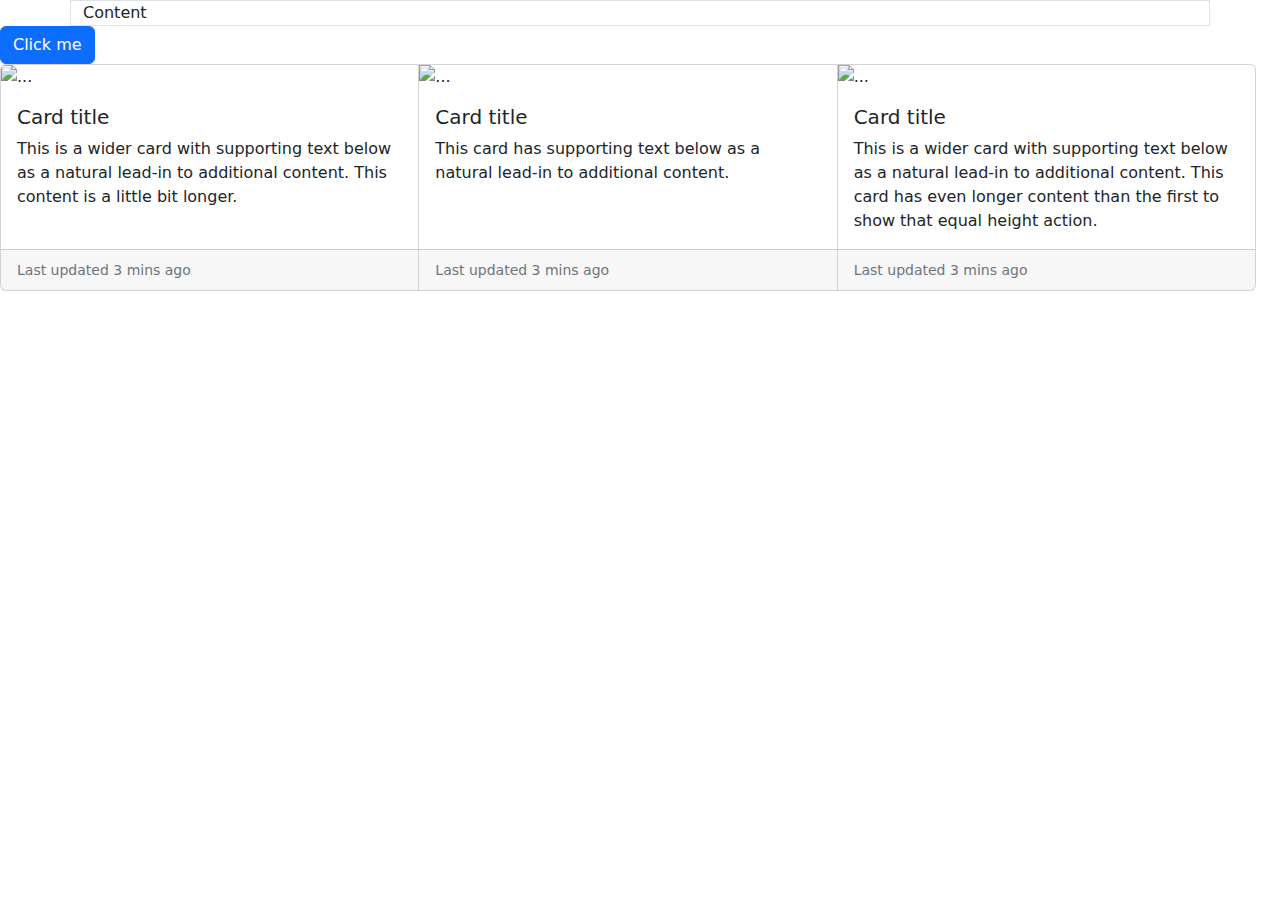
==== index.html @ 726af8e0 "first commit" ====
<!DOCTYPE html>
<html lang="en">
<head>
    <meta charset="UTF-8">
    <meta http-equiv="X-UA-Compatible" content="IE=edge">
    <meta name="viewport" content="width=device-width, initial-scale=1.0">
    <title>Document</title>
    <link rel="stylesheet" href="css/bootstrap.css">
</head>
<body>
    <div class="row">
        <div class="column">
            <div class="container-md border">Content</div>
        </div>


        <div class="column">
            
            <button class="btn btn-primary">Click me</button>
        </div>

        <div class="row">
            <div class="card-group">
                <div class="card">
                  <img src="https://picsum.photos/300/200" class="card-img-top" alt="...">
                  <div class="card-body">
                    <h5 class="card-title">Card title</h5>
                    <p class="card-text">This is a wider card with supporting text below as a natural lead-in to additional content. This content is a little bit longer.</p>
                  </div>
                  <div class="card-footer">
                    <small class="text-muted">Last updated 3 mins ago</small>
                  </div>
                </div>
                <div class="card">
                  <img src="https://picsum.photos/300/200" class="card-img-top" alt="...">
                  <div class="card-body">
                    <h5 class="card-title">Card title</h5>
                    <p class="card-text">This card has supporting text below as a natural lead-in to additional content.</p>
                  </div>
                  <div class="card-footer">
                    <small class="text-muted">Last updated 3 mins ago</small>
                  </div>
                </div>
                <div class="card">
                  <img src="https://picsum.photos/300/200" class="card-img-top" alt="...">
                  <div class="card-body">
                    <h5 class="card-title">Card title</h5>
                    <p class="card-text">This is a wider card with supporting text below as a natural lead-in to additional content. This card has even longer content than the first to show that equal height action.</p>
                  </div>
                  <div class="card-footer">
                    <small class="text-muted">Last updated 3 mins ago</small>
                  </div>
                </div>
              </div>
        </div>

        
    </div>

    <script src="js/bootstrap.bundle.js"></script>
</body>
</html>
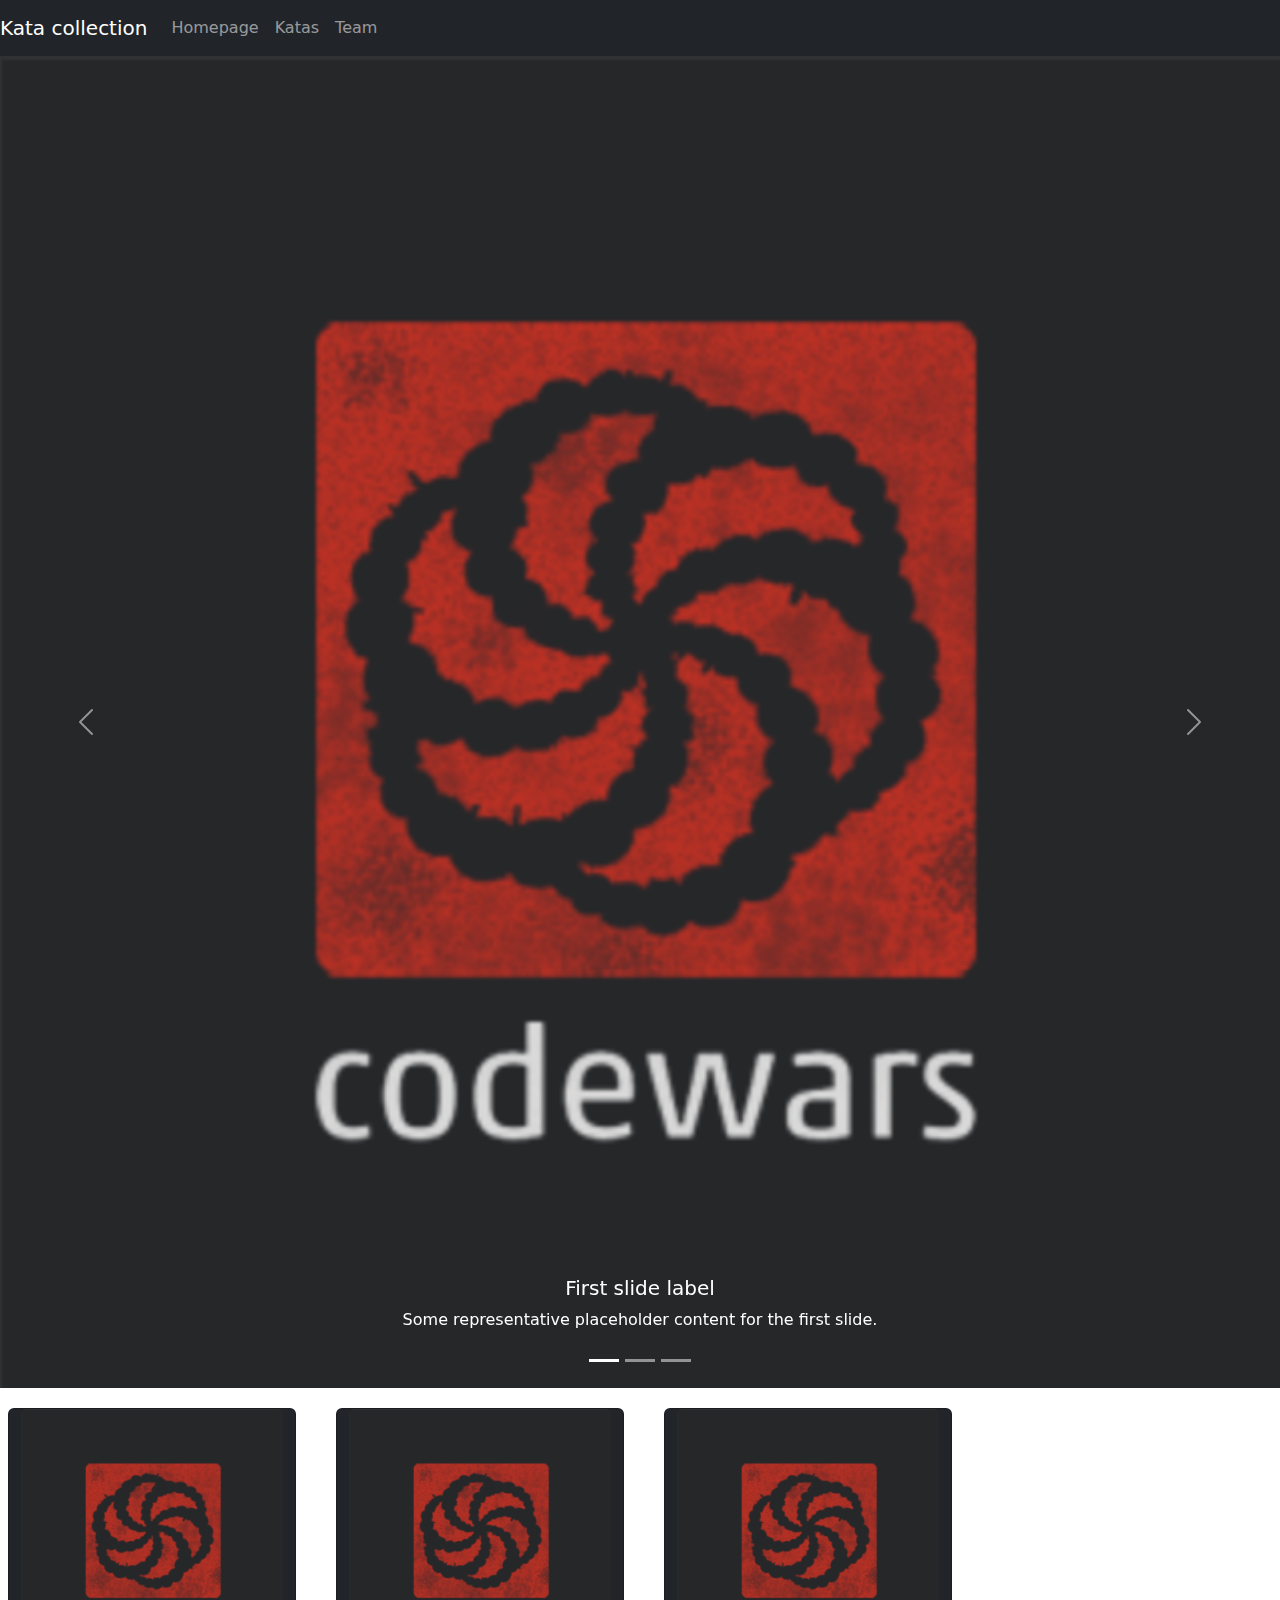
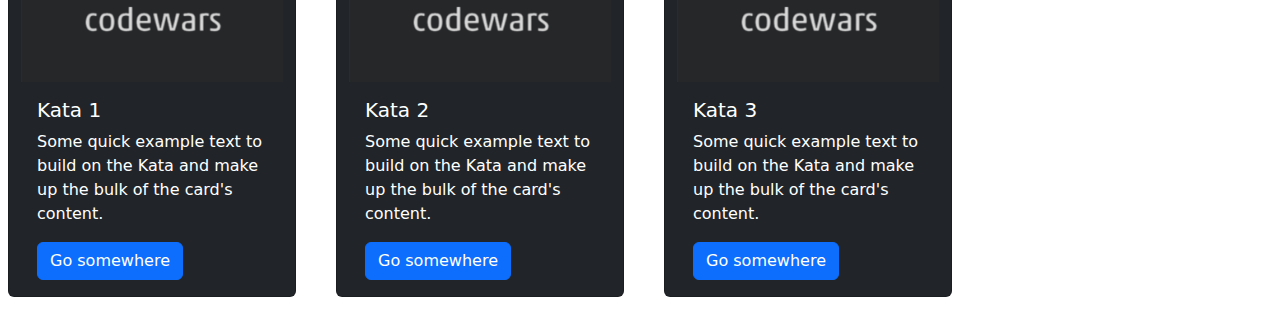
==== commit 10a99ff2: "second commit" ====
--- a/index.html
+++ b/index.html
@@ -8,50 +8,92 @@
     <link rel="stylesheet" href="css/bootstrap.css">
 </head>
 <body>
+  <nav class="navbar navbar-expand-lg navbar-dark bg-dark">
+    <a class="navbar-brand" href="#">Kata collection</a>
+    <button class="navbar-toggler" type="button" data-toggle="collapse" data-target="#navbarText" aria-controls="navbarText" aria-expanded="false" aria-label="Toggle navigation">
+      <span class="navbar-toggler-icon"></span>
+    </button>
+    <div class="collapse navbar-collapse" id="navbarText">
+      <ul class="navbar-nav mr-auto">
+        <li class="nav-item active">
+          <a class="nav-link" href="#">Homepage</a>
+        </li>
+        <li class="nav-item">
+          <a class="nav-link" href="#">Katas</a>
+        </li>
+        <li class="nav-item">
+          <a class="nav-link" href="#">Team</a>
+        </li>
+      </ul>
+    </div>
+  </nav>
     <div class="row">
-        <div class="column">
-            <div class="container-md border">Content</div>
-        </div>
-
-
-        <div class="column">
-            
-            <button class="btn btn-primary">Click me</button>
+        <div id="carouselExampleCaptions" class="carousel slide" data-bs-ride="false">
+          <div class="carousel-indicators">
+            <button type="button" data-bs-target="#carouselExampleCaptions" data-bs-slide-to="0" class="active" aria-current="true" aria-label="Slide 1"></button>
+            <button type="button" data-bs-target="#carouselExampleCaptions" data-bs-slide-to="1" aria-label="Slide 2"></button>
+            <button type="button" data-bs-target="#carouselExampleCaptions" data-bs-slide-to="2" aria-label="Slide 3"></button>
+          </div>
+          <div class="carousel-inner">
+            <div class="carousel-item active">
+              <img src="./codewars1.png" class="d-block w-100" alt="...">
+              <div class="carousel-caption d-none d-md-block">
+                <h5>First slide label</h5>
+                <p>Some representative placeholder content for the first slide.</p>
+              </div>
+            </div>
+            <div class="carousel-item">
+              <img src="./codewars1.png" class="d-block w-100" alt="...">
+              <div class="carousel-caption d-none d-md-block">
+                <h5>Second slide label</h5>
+                <p>Some representative placeholder content for the second slide.</p>
+              </div>
+            </div>
+            <div class="carousel-item">
+              <img src="./codewars1.png" class="d-block w-100" alt="...">
+              <div class="carousel-caption d-none d-md-block">
+                <h5>Third slide label</h5>
+                <p>Some representative placeholder content for the third slide.</p>
+              </div>
+            </div>
+          </div>
+          <button class="carousel-control-prev" type="button" data-bs-target="#carouselExampleCaptions" data-bs-slide="prev">
+            <span class="carousel-control-prev-icon" aria-hidden="true"></span>
+            <span class="visually-hidden">Previous</span>
+          </button>
+          <button class="carousel-control-next" type="button" data-bs-target="#carouselExampleCaptions" data-bs-slide="next">
+            <span class="carousel-control-next-icon" aria-hidden="true"></span>
+            <span class="visually-hidden">Next</span>
+          </button>
         </div>
 
         <div class="row">
-            <div class="card-group">
-                <div class="card">
-                  <img src="https://picsum.photos/300/200" class="card-img-top" alt="...">
-                  <div class="card-body">
-                    <h5 class="card-title">Card title</h5>
-                    <p class="card-text">This is a wider card with supporting text below as a natural lead-in to additional content. This content is a little bit longer.</p>
-                  </div>
-                  <div class="card-footer">
-                    <small class="text-muted">Last updated 3 mins ago</small>
-                  </div>
-                </div>
-                <div class="card">
-                  <img src="https://picsum.photos/300/200" class="card-img-top" alt="...">
-                  <div class="card-body">
-                    <h5 class="card-title">Card title</h5>
-                    <p class="card-text">This card has supporting text below as a natural lead-in to additional content.</p>
-                  </div>
-                  <div class="card-footer">
-                    <small class="text-muted">Last updated 3 mins ago</small>
-                  </div>
-                </div>
-                <div class="card">
-                  <img src="https://picsum.photos/300/200" class="card-img-top" alt="...">
-                  <div class="card-body">
-                    <h5 class="card-title">Card title</h5>
-                    <p class="card-text">This is a wider card with supporting text below as a natural lead-in to additional content. This card has even longer content than the first to show that equal height action.</p>
-                  </div>
-                  <div class="card-footer">
-                    <small class="text-muted">Last updated 3 mins ago</small>
-                  </div>
-                </div>
-              </div>
+          <div class="card text-white bg-dark mb-3" style="width: 18rem; margin: 20px;">
+            <img src="./codewars1.png" class="card-img-top" alt="...">
+            <div class="card-body">
+              <h5 class="card-title">Kata 1</h5>
+              <p class="card-text">Some quick example text to build on the Kata and make up the bulk of the card's content.</p>
+              <a href="#" class="btn btn-primary">Go somewhere</a>
+            </div>
+          </div>
+
+          <div class="card text-white bg-dark mb-3" style="width: 18rem; margin: 20px;">
+            <img src="./codewars1.png" class="card-img-top" alt="...">
+            <div class="card-body">
+              <h5 class="card-title">Kata 2</h5>
+              <p class="card-text">Some quick example text to build on the Kata and make up the bulk of the card's content.</p>
+              <a href="#" class="btn btn-primary">Go somewhere</a>
+            </div>
+          </div>
+
+          <div class="card text-white bg-dark mb-3" style="width: 18rem; margin: 20px;">
+            <img src="./codewars1.png" class="card-img-top" alt="...">
+            <div class="card-body">
+              <h5 class="card-title">Kata 3</h5>
+              <p class="card-text">Some quick example text to build on the Kata  and make up the bulk of the card's content.</p>
+              <a href="#" class="btn btn-primary">Go somewhere</a>
+            </div>
+          </div>
         </div>
 
         
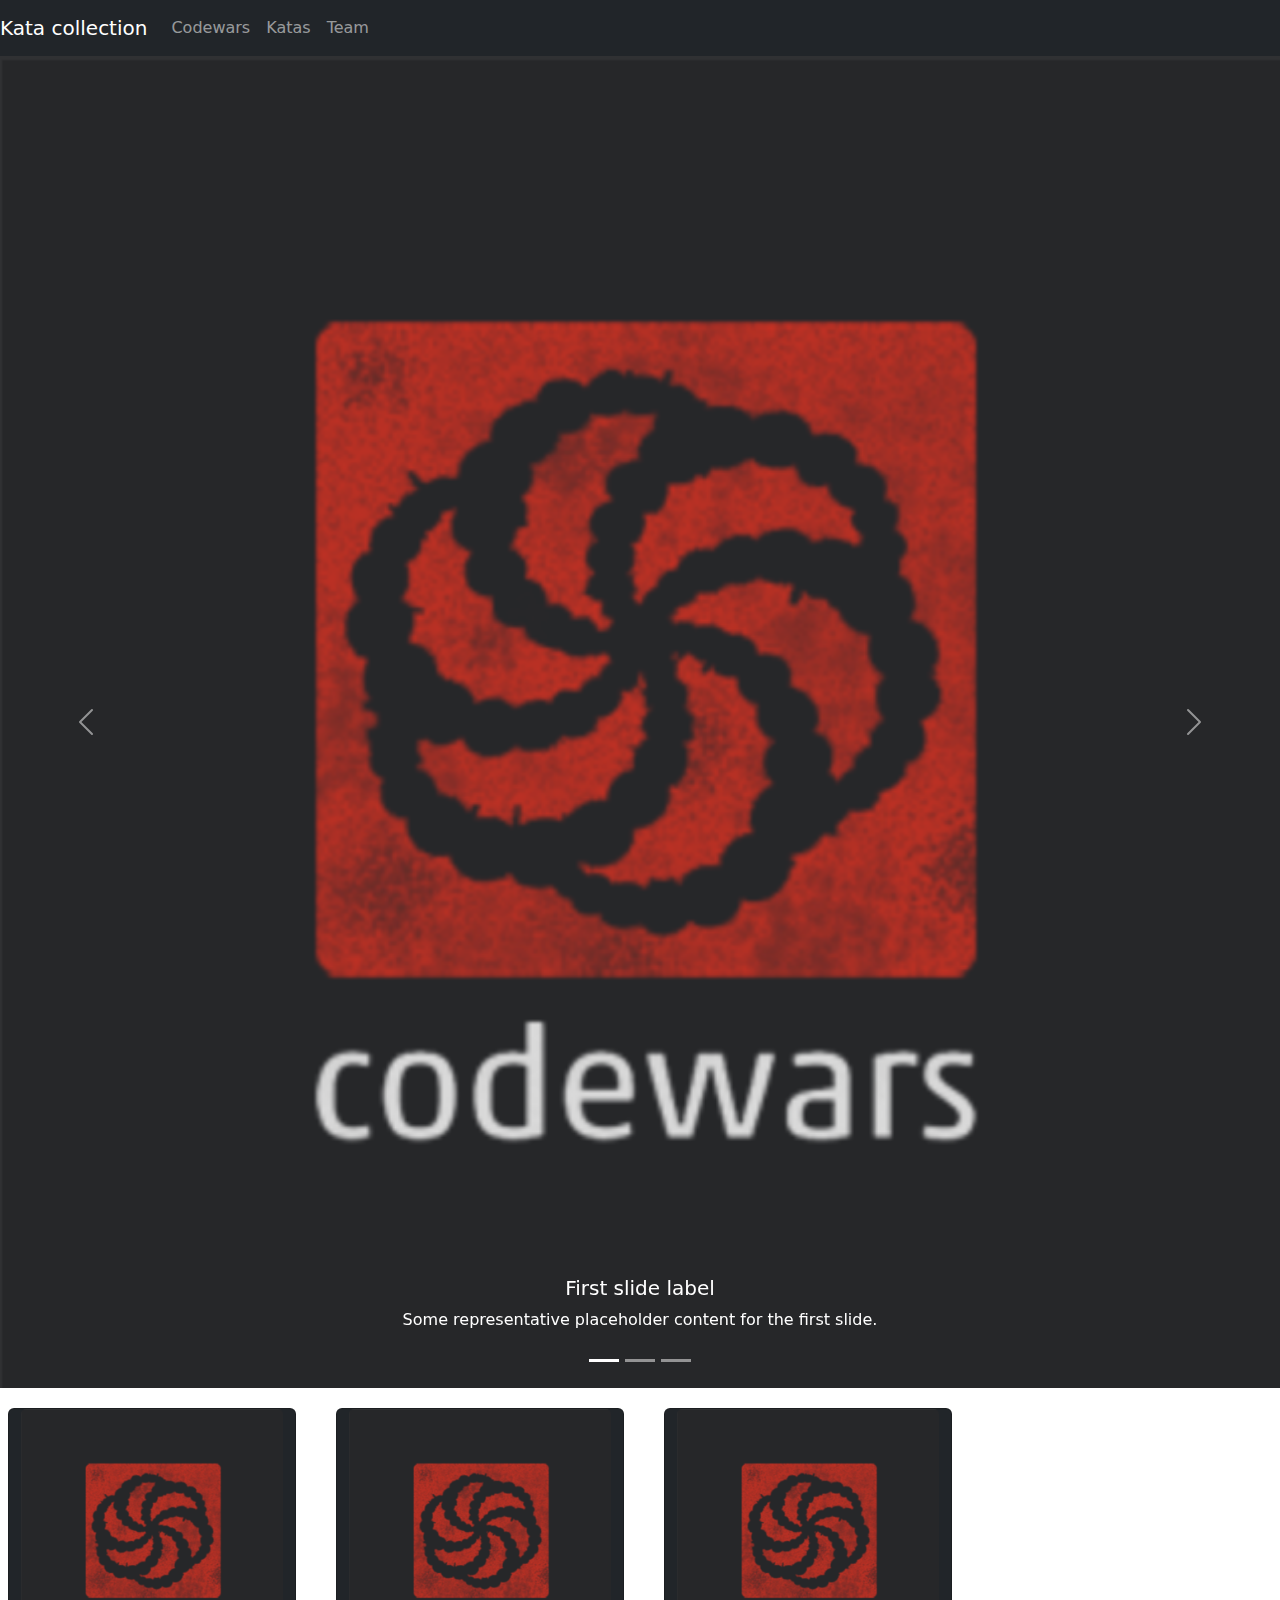
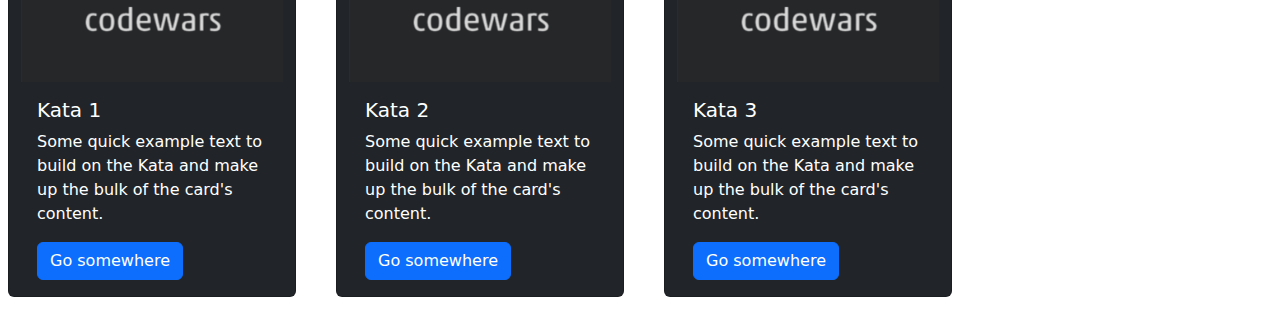
==== commit 4b198c6f: "newKata" ====
--- a/index.html
+++ b/index.html
@@ -16,7 +16,7 @@
     <div class="collapse navbar-collapse" id="navbarText">
       <ul class="navbar-nav mr-auto">
         <li class="nav-item active">
-          <a class="nav-link" href="#">Homepage</a>
+          <a class="nav-link" href="#">Codewars</a>
         </li>
         <li class="nav-item">
           <a class="nav-link" href="#">Katas</a>
@@ -94,9 +94,7 @@
               <a href="#" class="btn btn-primary">Go somewhere</a>
             </div>
           </div>
-        </div>
-
-        
+        </div> 
     </div>
 
     <script src="js/bootstrap.bundle.js"></script>
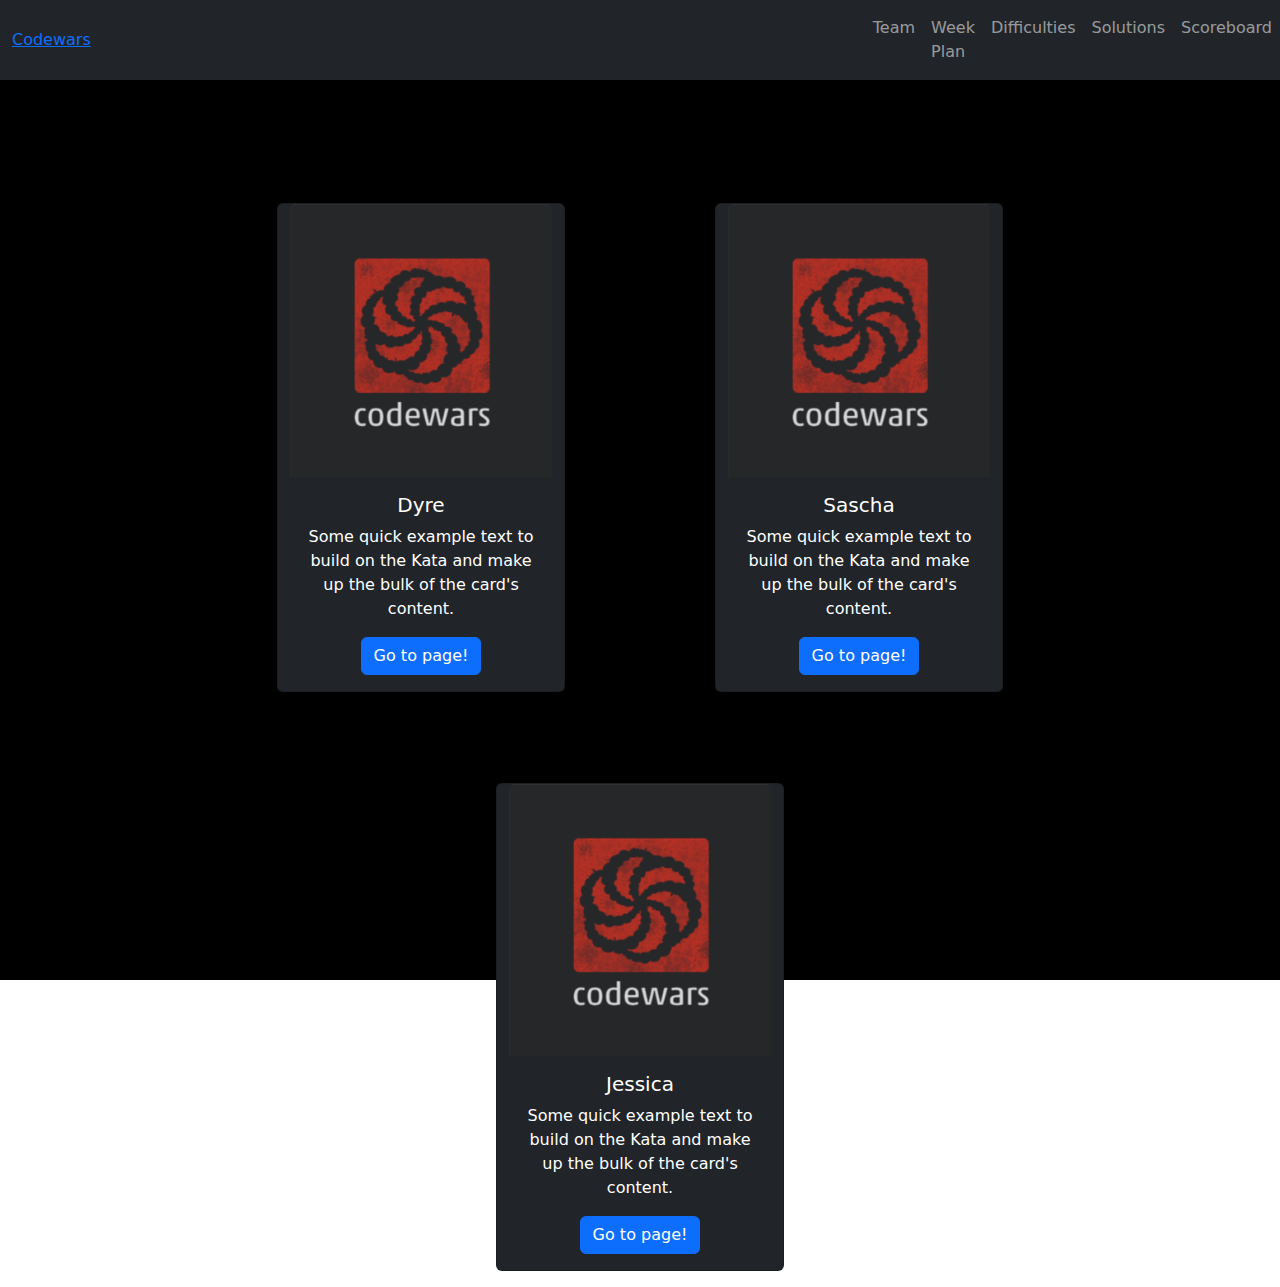
==== commit 84dd9c77: "updated look" ====
--- a/index.html
+++ b/index.html
@@ -6,96 +6,74 @@
     <meta name="viewport" content="width=device-width, initial-scale=1.0">
     <title>Document</title>
     <link rel="stylesheet" href="css/bootstrap.css">
+    <link rel="stylesheet" href="./style.css">
 </head>
 <body>
+  <!--NAV Bar-->
   <nav class="navbar navbar-expand-lg navbar-dark bg-dark">
-    <a class="navbar-brand" href="#">Kata collection</a>
+    <a class="container">Codewars</a>
     <button class="navbar-toggler" type="button" data-toggle="collapse" data-target="#navbarText" aria-controls="navbarText" aria-expanded="false" aria-label="Toggle navigation">
       <span class="navbar-toggler-icon"></span>
     </button>
     <div class="collapse navbar-collapse" id="navbarText">
       <ul class="navbar-nav mr-auto">
         <li class="nav-item active">
-          <a class="nav-link" href="#">Codewars</a>
+          <a class="nav-link" href="#">Team</a>
         </li>
         <li class="nav-item">
-          <a class="nav-link" href="#">Katas</a>
+          <a class="nav-link" href="#">Week Plan</a>
         </li>
         <li class="nav-item">
-          <a class="nav-link" href="#">Team</a>
+          <a class="nav-link" href="#">Difficulties</a>
+        </li>
+        <li class="nav-item">
+          <a class="nav-link" href="#">Solutions</a>
+        </li>
+        <li class="nav-item">
+          <a class="nav-link" href="#">Scoreboard</a>
         </li>
       </ul>
     </div>
   </nav>
+
+  <!-- Team Cards -->
+  <div
+    class="p-5 text-center"
+    style="
+      background-color: black;
+      height: 100vh;
+    "
+  >
     <div class="row">
-        <div id="carouselExampleCaptions" class="carousel slide" data-bs-ride="false">
-          <div class="carousel-indicators">
-            <button type="button" data-bs-target="#carouselExampleCaptions" data-bs-slide-to="0" class="active" aria-current="true" aria-label="Slide 1"></button>
-            <button type="button" data-bs-target="#carouselExampleCaptions" data-bs-slide-to="1" aria-label="Slide 2"></button>
-            <button type="button" data-bs-target="#carouselExampleCaptions" data-bs-slide-to="2" aria-label="Slide 3"></button>
-          </div>
-          <div class="carousel-inner">
-            <div class="carousel-item active">
-              <img src="./codewars1.png" class="d-block w-100" alt="...">
-              <div class="carousel-caption d-none d-md-block">
-                <h5>First slide label</h5>
-                <p>Some representative placeholder content for the first slide.</p>
-              </div>
-            </div>
-            <div class="carousel-item">
-              <img src="./codewars1.png" class="d-block w-100" alt="...">
-              <div class="carousel-caption d-none d-md-block">
-                <h5>Second slide label</h5>
-                <p>Some representative placeholder content for the second slide.</p>
-              </div>
-            </div>
-            <div class="carousel-item">
-              <img src="./codewars1.png" class="d-block w-100" alt="...">
-              <div class="carousel-caption d-none d-md-block">
-                <h5>Third slide label</h5>
-                <p>Some representative placeholder content for the third slide.</p>
-              </div>
-            </div>
-          </div>
-          <button class="carousel-control-prev" type="button" data-bs-target="#carouselExampleCaptions" data-bs-slide="prev">
-            <span class="carousel-control-prev-icon" aria-hidden="true"></span>
-            <span class="visually-hidden">Previous</span>
-          </button>
-          <button class="carousel-control-next" type="button" data-bs-target="#carouselExampleCaptions" data-bs-slide="next">
-            <span class="carousel-control-next-icon" aria-hidden="true"></span>
-            <span class="visually-hidden">Next</span>
-          </button>
+      <div class="card text-white bg-dark mb-3" style="width: 18rem; margin: 75px;">
+        <img src="./codewars1.png" class="card-img-top" alt="...">
+        <div class="card-body">
+          <h5 class="card-title">Dyre</h5>
+          <p class="card-text">Some quick example text to build on the Kata and make up the bulk of the card's content.</p>
+          <a href="#" class="btn btn-primary">Go to page!</a>
         </div>
+      </div>
 
-        <div class="row">
-          <div class="card text-white bg-dark mb-3" style="width: 18rem; margin: 20px;">
-            <img src="./codewars1.png" class="card-img-top" alt="...">
-            <div class="card-body">
-              <h5 class="card-title">Kata 1</h5>
-              <p class="card-text">Some quick example text to build on the Kata and make up the bulk of the card's content.</p>
-              <a href="#" class="btn btn-primary">Go somewhere</a>
-            </div>
-          </div>
+      <div class="card text-white bg-dark mb-3" style="width: 18rem; margin: 75px;">
+        <img src="./codewars1.png" class="card-img-top" alt="...">
+        <div class="card-body">
+          <h5 class="card-title">Sascha</h5>
+          <p class="card-text">Some quick example text to build on the Kata and make up the bulk of the card's content.</p>
+          <a href="#" class="btn btn-primary">Go to page!</a>
+        </div>
+      </div>
 
-          <div class="card text-white bg-dark mb-3" style="width: 18rem; margin: 20px;">
-            <img src="./codewars1.png" class="card-img-top" alt="...">
-            <div class="card-body">
-              <h5 class="card-title">Kata 2</h5>
-              <p class="card-text">Some quick example text to build on the Kata and make up the bulk of the card's content.</p>
-              <a href="#" class="btn btn-primary">Go somewhere</a>
-            </div>
-          </div>
-
-          <div class="card text-white bg-dark mb-3" style="width: 18rem; margin: 20px;">
-            <img src="./codewars1.png" class="card-img-top" alt="...">
-            <div class="card-body">
-              <h5 class="card-title">Kata 3</h5>
-              <p class="card-text">Some quick example text to build on the Kata  and make up the bulk of the card's content.</p>
-              <a href="#" class="btn btn-primary">Go somewhere</a>
-            </div>
-          </div>
-        </div> 
+      <div class="card text-white bg-dark mb-3" style="width: 18rem; margin: 75px;">
+        <img src="./codewars1.png" class="card-img-top" alt="...">
+        <div class="card-body">
+          <h5 class="card-title">Jessica</h5>
+          <p class="card-text">Some quick example text to build on the Kata  and make up the bulk of the card's content.</p>
+          <a href="#" class="btn btn-primary">Go to page!</a>
+        </div>
+      </div>
+    </div> 
     </div>
+  </div>
 
     <script src="js/bootstrap.bundle.js"></script>
 </body>
--- a/style.css
+++ b/style.css
@@ -0,0 +1 @@
+
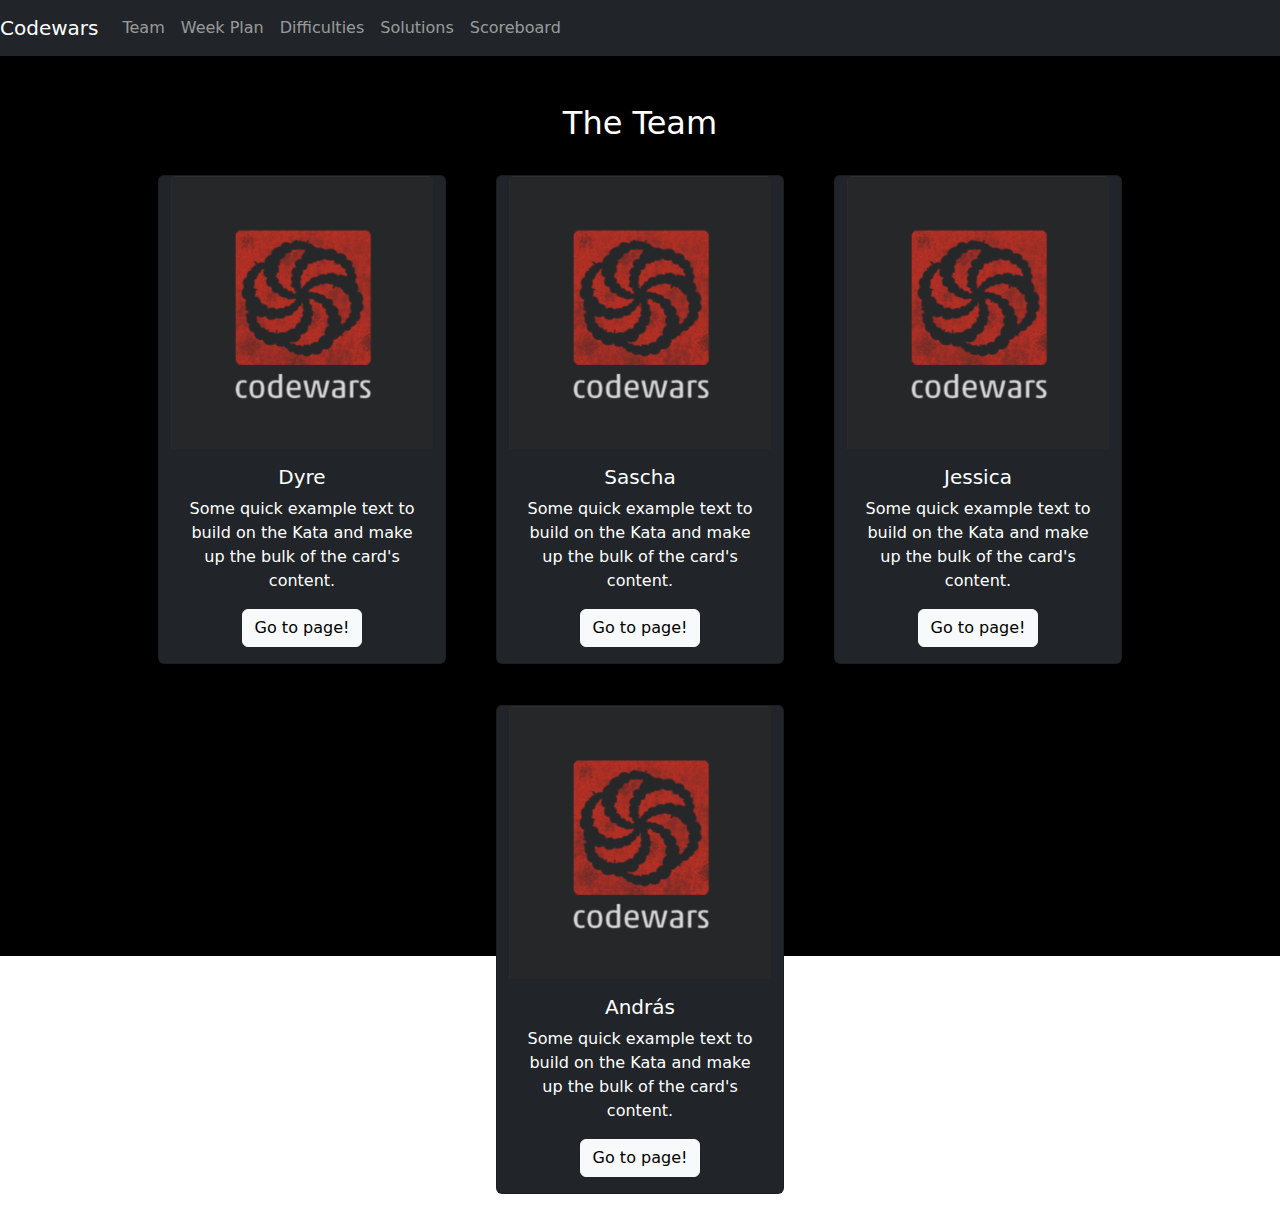
==== commit 5ece4340: "+Andras" ====
--- a/index.html
+++ b/index.html
@@ -9,9 +9,10 @@
     <link rel="stylesheet" href="./style.css">
 </head>
 <body>
+
   <!--NAV Bar-->
   <nav class="navbar navbar-expand-lg navbar-dark bg-dark">
-    <a class="container">Codewars</a>
+    <a class="navbar-brand">Codewars</a>
     <button class="navbar-toggler" type="button" data-toggle="collapse" data-target="#navbarText" aria-controls="navbarText" aria-expanded="false" aria-label="Toggle navigation">
       <span class="navbar-toggler-icon"></span>
     </button>
@@ -44,31 +45,41 @@
       height: 100vh;
     "
   >
+  <h2 style="color: white"> The Team </h2>
     <div class="row">
-      <div class="card text-white bg-dark mb-3" style="width: 18rem; margin: 75px;">
+      <div class="card text-white bg-dark mb-3" style="width: 18rem; margin: 25px">
         <img src="./codewars1.png" class="card-img-top" alt="...">
         <div class="card-body">
           <h5 class="card-title">Dyre</h5>
           <p class="card-text">Some quick example text to build on the Kata and make up the bulk of the card's content.</p>
-          <a href="#" class="btn btn-primary">Go to page!</a>
+          <a href="#" class="btn btn-light">Go to page!</a>
         </div>
       </div>
 
-      <div class="card text-white bg-dark mb-3" style="width: 18rem; margin: 75px;">
+      <div class="card text-white bg-dark mb-3" style="width: 18rem; margin: 25px">
         <img src="./codewars1.png" class="card-img-top" alt="...">
         <div class="card-body">
           <h5 class="card-title">Sascha</h5>
           <p class="card-text">Some quick example text to build on the Kata and make up the bulk of the card's content.</p>
-          <a href="#" class="btn btn-primary">Go to page!</a>
+          <a href="#" class="btn btn-light">Go to page!</a>
         </div>
       </div>
 
-      <div class="card text-white bg-dark mb-3" style="width: 18rem; margin: 75px;">
+      <div class="card text-white bg-dark mb-3" style="width: 18rem; margin: 25px">
         <img src="./codewars1.png" class="card-img-top" alt="...">
         <div class="card-body">
           <h5 class="card-title">Jessica</h5>
           <p class="card-text">Some quick example text to build on the Kata  and make up the bulk of the card's content.</p>
-          <a href="#" class="btn btn-primary">Go to page!</a>
+          <a href="https://picsum.photos/" class="btn btn-light">Go to page!</a>
+        </div>
+      </div>
+
+      <div class="card text-white bg-dark mb-3" style="width: 18rem; margin: 25px">
+        <img src="./codewars1.png" class="card-img-top" alt="...">
+        <div class="card-body">
+          <h5 class="card-title">András</h5>
+          <p class="card-text">Some quick example text to build on the Kata  and make up the bulk of the card's content.</p>
+          <a href="#" class="btn btn-light">Go to page!</a>
         </div>
       </div>
     </div> 
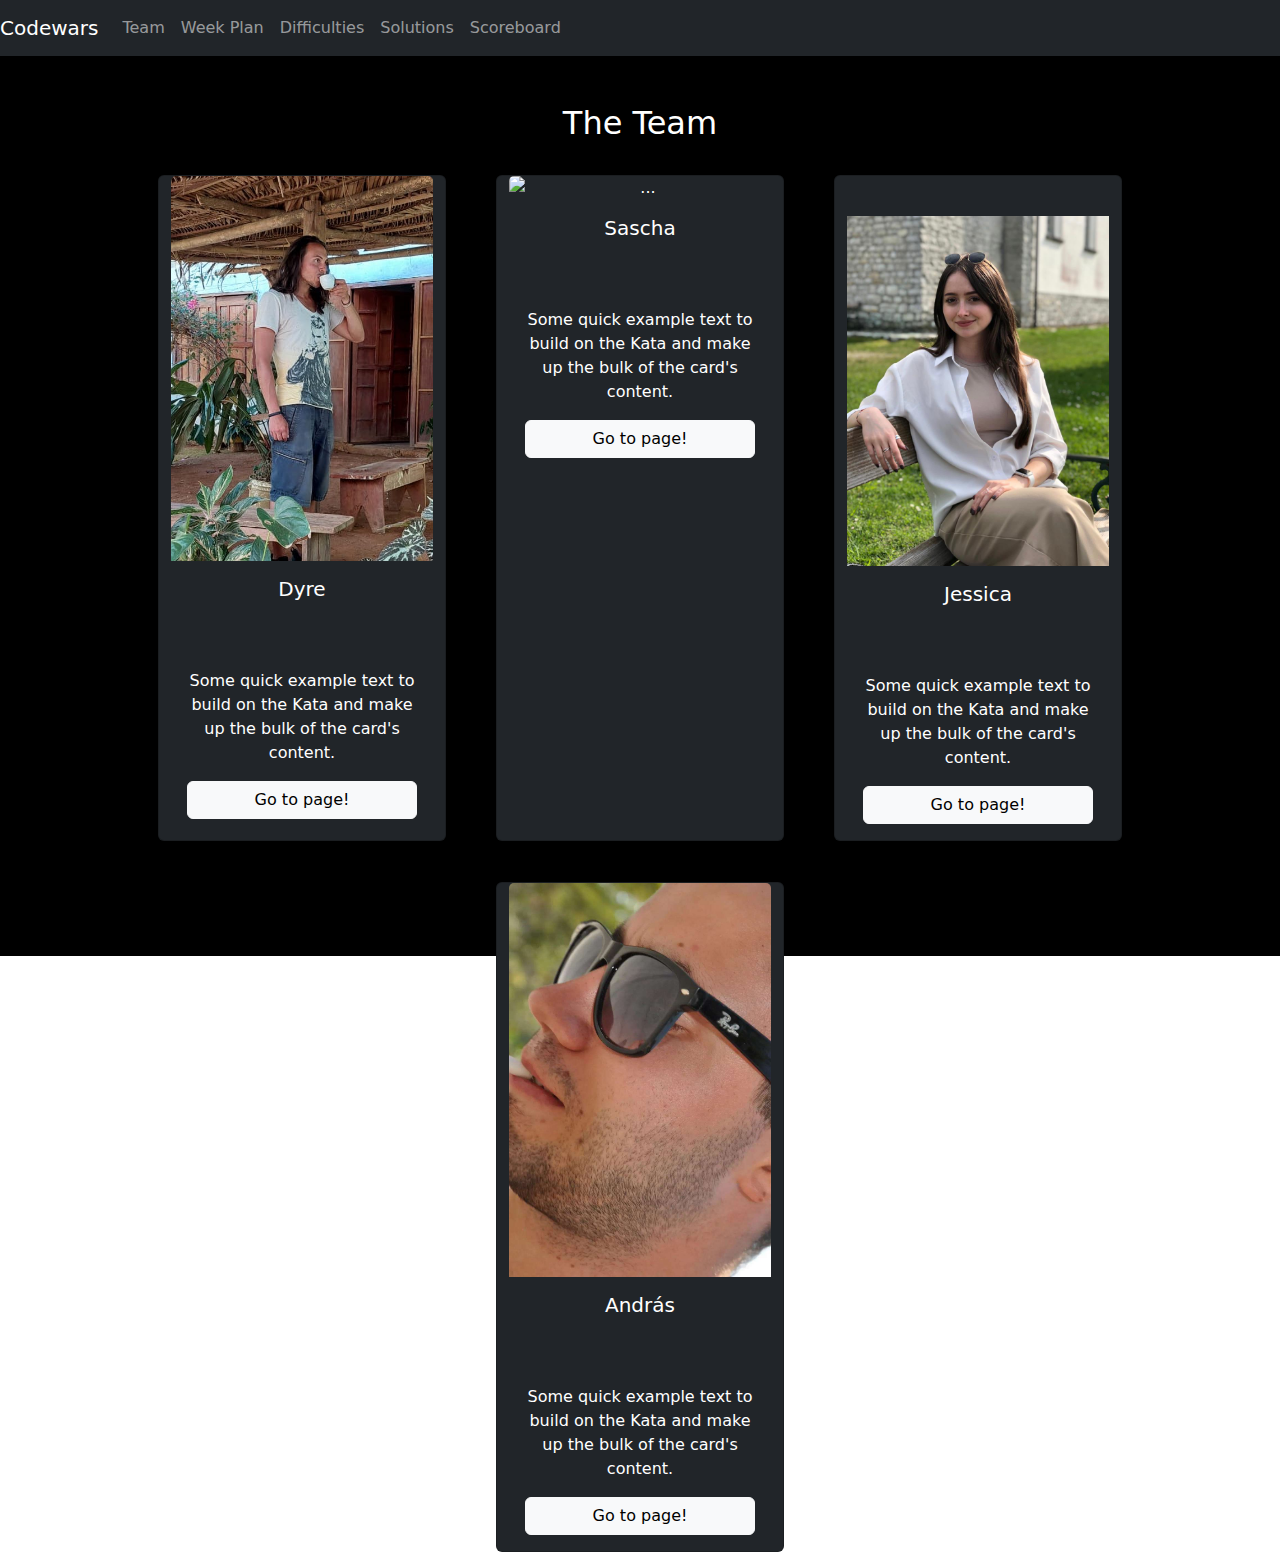
==== commit 853ced8d: "jess website linked" ====
--- a/index.html
+++ b/index.html
@@ -4,7 +4,7 @@
     <meta charset="UTF-8">
     <meta http-equiv="X-UA-Compatible" content="IE=edge">
     <meta name="viewport" content="width=device-width, initial-scale=1.0">
-    <title>Document</title>
+    <title>Codewars</title>
     <link rel="stylesheet" href="css/bootstrap.css">
     <link rel="stylesheet" href="./style.css">
 </head>
@@ -48,7 +48,7 @@
   <h2 style="color: white"> The Team </h2>
     <div class="row">
       <div class="card text-white bg-dark mb-3" style="width: 18rem; margin: 25px">
-        <img src="./codewars1.png" class="card-img-top" alt="...">
+        <img src="./Dyre-Panama-Caffe-Small.JPG" class="card-img-top" alt="...">
         <div class="card-body">
           <h5 class="card-title">Dyre</h5>
           <p class="card-text">Some quick example text to build on the Kata and make up the bulk of the card's content.</p>
@@ -57,7 +57,7 @@
       </div>
 
       <div class="card text-white bg-dark mb-3" style="width: 18rem; margin: 25px">
-        <img src="./codewars1.png" class="card-img-top" alt="...">
+        <img src="./Sascha1.jpg" class="card-img-top" alt="...">
         <div class="card-body">
           <h5 class="card-title">Sascha</h5>
           <p class="card-text">Some quick example text to build on the Kata and make up the bulk of the card's content.</p>
@@ -66,16 +66,16 @@
       </div>
 
       <div class="card text-white bg-dark mb-3" style="width: 18rem; margin: 25px">
-        <img src="./codewars1.png" class="card-img-top" alt="...">
+        <img src="./jesss.JPG" style="margin-top: 40px;" alt="...">
         <div class="card-body">
           <h5 class="card-title">Jessica</h5>
           <p class="card-text">Some quick example text to build on the Kata  and make up the bulk of the card's content.</p>
-          <a href="https://picsum.photos/" class="btn btn-light">Go to page!</a>
+          <a href="./jess.html" class="btn btn-light">Go to page!</a>
         </div>
       </div>
 
       <div class="card text-white bg-dark mb-3" style="width: 18rem; margin: 25px">
-        <img src="./codewars1.png" class="card-img-top" alt="...">
+        <img src="./Andras.jpg" class="card-img-top" alt="...">
         <div class="card-body">
           <h5 class="card-title">András</h5>
           <p class="card-text">Some quick example text to build on the Kata  and make up the bulk of the card's content.</p>
@@ -86,6 +86,6 @@
     </div>
   </div>
 
-    <script src="js/bootstrap.bundle.js"></script>
+  <script src="js/bootstrap.bundle.js"></script>
 </body>
 </html>--- a/style.css
+++ b/style.css
@@ -1 +1,45 @@
 
+
+.card-body {
+    display: flex;
+    flex-direction: column;
+    align-content:flex-start
+}
+
+.card-text {
+    margin-top: 60px;
+   
+}
+
+.container {
+    display: flex;
+    flex-direction: row;
+}
+
+.nav {
+    overflow: hidden;
+}
+
+.languages {
+    display: flex;
+    flex-direction: row;
+}
+
+.langPic {
+    width: 60px;
+    height: 60px;
+    margin-bottom: 50px;
+    margin: 30px;
+}
+
+.container2 {
+    background-color: white;
+    display: flex;
+    flex-direction: column;
+    width: 900px;
+    margin-left: 280px;
+    padding: 30px;
+    margin-bottom: 100px;
+    border-radius: 1%;
+}
+
